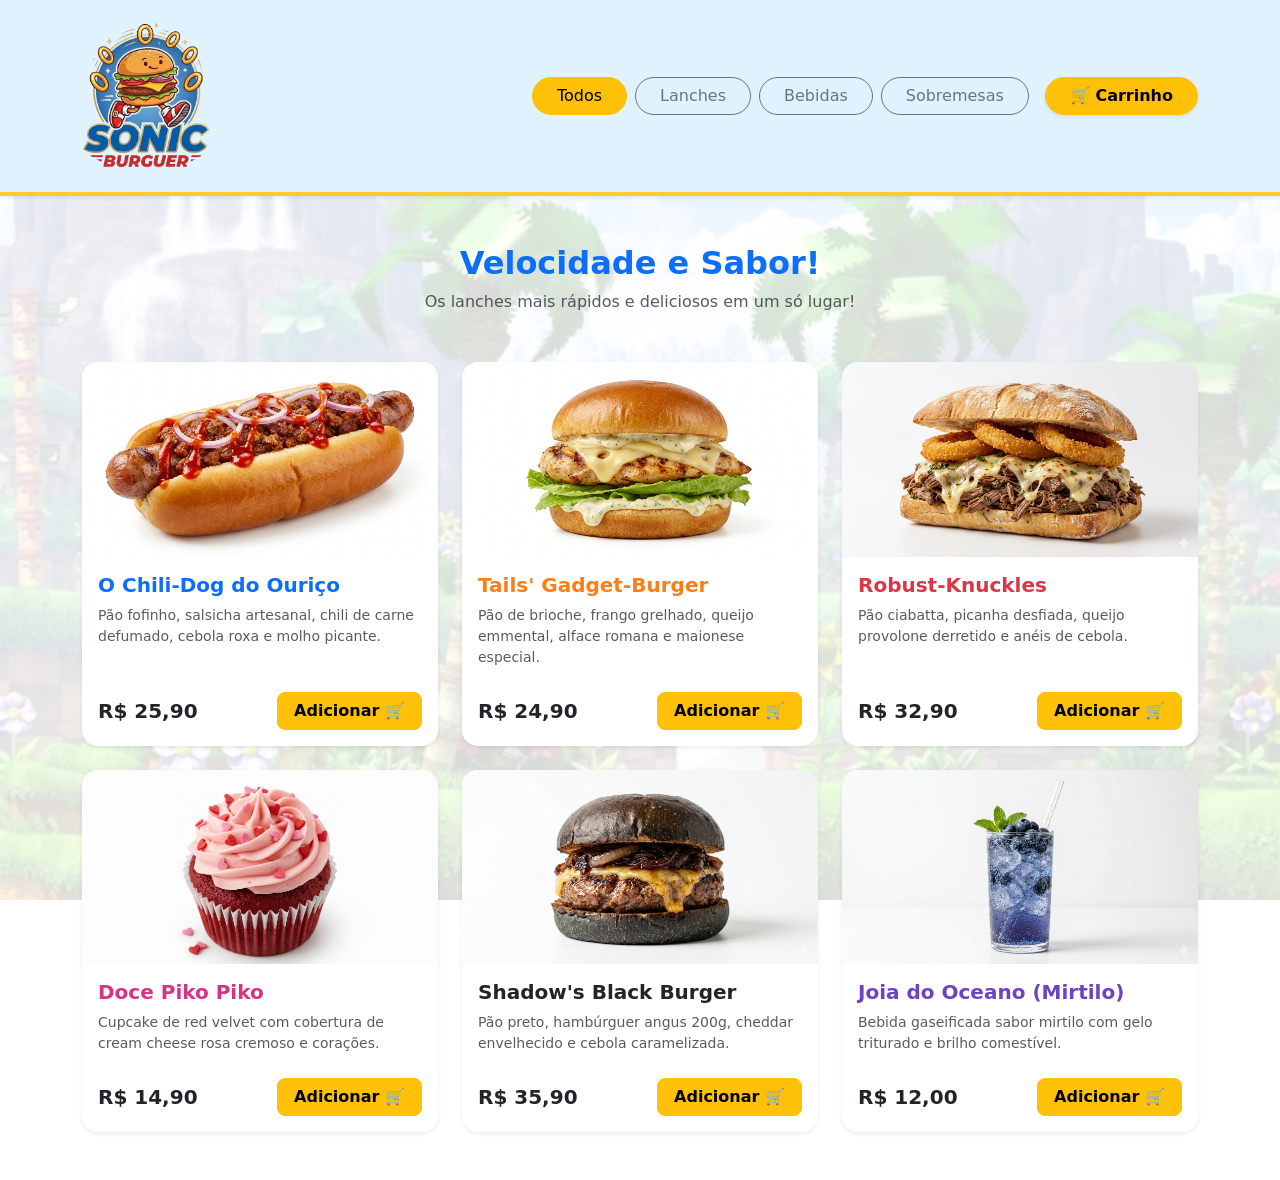
==== Lanchonete/index.html @ 45348242 "Site de e-commerce Sonic" ====
<!doctype html>
<html lang="pt-br">
  <head>
    <meta charset="UTF-8" />
    <meta name="viewport" content="width=device-width, initial-scale=1.0" />
    <link
      href="https://cdn.jsdelivr.net/npm/bootstrap@5.3.2/dist/css/bootstrap.min.css"
      rel="stylesheet"
    />
    <link rel="stylesheet" href="style.css" />
    <title>Cardápio do Sonic</title>
  </head>
  <body>
    <nav class="navbar navbar-expand-lg navbar-sonic shadow-sm py-3 mb-5">
      <div class="container d-flex justify-content-between align-items-center">
        <a class="navbar-brand" href="index.html">
          <img src="assets/logo.png" alt="Logo Sonic Burguer" height="150" />
        </a>

        <div class="d-flex align-items-center gap-3">
          <div class="d-none d-md-flex gap-2">
            <button
              class="btn btn-warning rounded-pill px-4 btn-filtro"
              data-filtro="todos"
            >
              Todos
            </button>
            <button
              class="btn btn-outline-secondary rounded-pill px-4 btn-filtro"
              data-filtro="lanches"
            >
              Lanches
            </button>
            <button
              class="btn btn-outline-secondary rounded-pill px-4 btn-filtro"
              data-filtro="bebidas"
            >
              Bebidas
            </button>
            <button
              class="btn btn-outline-secondary rounded-pill px-4 btn-filtro"
              data-filtro="sobremesas"
            >
              Sobremesas
            </button>
          </div>

          <a
            href="carrinho.html"
            class="btn btn-warning rounded-pill px-4 fw-bold shadow-sm"
          >
            🛒 Carrinho
          </a>
        </div>
      </div>
    </nav>

    <div class="container text-center mb-5">
      <h2 class="fw-bold text-primary">Velocidade e Sabor!</h2>
      <p class="text-muted">
        Os lanches mais rápidos e deliciosos em um só lugar!
      </p>
    </div>

    <div class="container mb-5">
      <div class="row g-4">
        <!-- Lanche do Sonic -->
        <div
          class="col-12 col-md-6 col-lg-4 card-produto"
          data-categoria="lanches"
        >
          <div class="card h-100 border-0 shadow-sm rounded-4">
            <img
              src="assets/chilidog.png"
              class="card-img-top rounded-top-4"
              alt="Chili-Dog"
            />
            <div class="card-body d-flex flex-column">
              <h5 class="card-title texto-sonic fw-bold">
                O Chili-Dog do Ouriço
              </h5>
              <p class="card-text text-muted small mb-4">
                Pão fofinho, salsicha artesanal, chili de carne defumado, cebola
                roxa e molho picante.
              </p>
              <div
                class="d-flex justify-content-between align-items-center mt-auto"
              >
                <span class="fw-bold fs-5">R$ 25,90</span>
                <button class="btn btn-warning fw-bold rounded-3 px-3 add-btn">
                  Adicionar 🛒
                </button>
              </div>
            </div>
          </div>
        </div>

        <!-- Lanche do Tails -->
        <div
          class="col-12 col-md-6 col-lg-4 card-produto"
          data-categoria="lanches"
        >
          <div class="card h-100 border-0 shadow-sm rounded-4">
            <img
              src="assets/gadget.png"
              class="card-img-top rounded-top-4"
              alt="Tails Burger"
            />
            <div class="card-body d-flex flex-column">
              <h5 class="card-title texto-tails fw-bold">
                Tails' Gadget-Burger
              </h5>
              <p class="card-text text-muted small mb-4">
                Pão de brioche, frango grelhado, queijo emmental, alface romana
                e maionese especial.
              </p>
              <div
                class="d-flex justify-content-between align-items-center mt-auto"
              >
                <span class="fw-bold fs-5">R$ 24,90</span>
                <button class="btn btn-warning fw-bold rounded-3 px-3 add-btn">
                  Adicionar 🛒
                </button>
              </div>
            </div>
          </div>
        </div>

        <!-- Lanche do Knuckles -->
        <div
          class="col-12 col-md-6 col-lg-4 card-produto"
          data-categoria="lanches"
        >
          <div class="card h-100 border-0 shadow-sm rounded-4">
            <img
              src="assets/robust.png"
              class="card-img-top rounded-top-4"
              alt="Knuckles Lanche"
            />
            <div class="card-body d-flex flex-column">
              <h5 class="card-title texto-knuckles fw-bold">Robust-Knuckles</h5>
              <p class="card-text text-muted small mb-4">
                Pão ciabatta, picanha desfiada, queijo provolone derretido e
                anéis de cebola.
              </p>
              <div
                class="d-flex justify-content-between align-items-center mt-auto"
              >
                <span class="fw-bold fs-5">R$ 32,90</span>
                <button class="btn btn-warning fw-bold rounded-3 px-3 add-btn">
                  Adicionar 🛒
                </button>
              </div>
            </div>
          </div>
        </div>

        <!-- Lanche da Amy -->
        <div
          class="col-12 col-md-6 col-lg-4 card-produto"
          data-categoria="sobremesas"
        >
          <div class="card h-100 border-0 shadow-sm rounded-4">
            <img
              src="assets/cupcake.png"
              class="card-img-top rounded-top-4"
              alt="Amy Doce"
            />
            <div class="card-body d-flex flex-column">
              <h5 class="card-title texto-amy fw-bold">Doce Piko Piko</h5>
              <p class="card-text text-muted small mb-4">
                Cupcake de red velvet com cobertura de cream cheese rosa cremoso
                e corações.
              </p>
              <div
                class="d-flex justify-content-between align-items-center mt-auto"
              >
                <span class="fw-bold fs-5">R$ 14,90</span>
                <button class="btn btn-warning fw-bold rounded-3 px-3 add-btn">
                  Adicionar 🛒
                </button>
              </div>
            </div>
          </div>
        </div>

        <!-- Lanche do Shadow -->
        <div
          class="col-12 col-md-6 col-lg-4 card-produto"
          data-categoria="lanches"
        >
          <div class="card h-100 border-0 shadow-sm rounded-4">
            <img
              src="assets/shadow.png"
              class="card-img-top rounded-top-4"
              alt="Shadow Burger"
            />
            <div class="card-body d-flex flex-column">
              <h5 class="card-title texto-shadow fw-bold">
                Shadow's Black Burger
              </h5>
              <p class="card-text text-muted small mb-4">
                Pão preto, hambúrguer angus 200g, cheddar envelhecido e cebola
                caramelizada.
              </p>
              <div
                class="d-flex justify-content-between align-items-center mt-auto"
              >
                <span class="fw-bold fs-5">R$ 35,90</span>
                <button class="btn btn-warning fw-bold rounded-3 px-3 add-btn">
                  Adicionar 🛒
                </button>
              </div>
            </div>
          </div>
        </div>

        <!-- Bebida da Rouge -->
        <div
          class="col-12 col-md-6 col-lg-4 card-produto"
          data-categoria="bebidas"
        >
          <div class="card h-100 border-0 shadow-sm rounded-4">
            <img
              src="assets/mirtilo.png"
              class="card-img-top rounded-top-4"
              alt="Rouge Bebida"
            />
            <div class="card-body d-flex flex-column">
              <h5 class="card-title texto-rouge fw-bold">
                Joia do Oceano (Mirtilo)
              </h5>
              <p class="card-text text-muted small mb-4">
                Bebida gaseificada sabor mirtilo com gelo triturado e brilho
                comestível.
              </p>
              <div
                class="d-flex justify-content-between align-items-center mt-auto"
              >
                <span class="fw-bold fs-5">R$ 12,00</span>
                <button class="btn btn-warning fw-bold rounded-3 px-3 add-btn">
                  Adicionar 🛒
                </button>
              </div>
            </div>
          </div>
        </div>
      </div>
    </div>

    <script src="https://cdn.jsdelivr.net/npm/bootstrap@5.3.2/dist/js/bootstrap.bundle.min.js"></script>
    <script src="app.js"></script>
  </body>
</html>
---- Lanchonete/style.css ----
body {
  /* O linear-gradient cria uma película branca com 85% de opacidade (0.85) por cima da imagem */
  background-image:
    linear-gradient(rgba(255, 255, 255, 0.85), rgba(255, 255, 255, 0.85)),
    url("assets/background.jpg");
  background-size: cover; /* Garante que a imagem cubra a tela toda */
  background-position: center; /* Centraliza a imagem */
  background-attachment: fixed; /* Deixa o fundo congelado enquanto você rola a página (Efeito Parallax suave) */
}

/* --- Cor Azul Claro da Navbar --- */
.navbar-sonic {
  background-color: #e0f2fe;
  border-bottom: 4px solid #ffca2c;
}

.texto-sonic {
  color: #0d6efd;
}

.texto-tails {
  color: #fd7e14;
}

.texto-knuckles {
  color: #dc3545;
}

.texto-amy {
  color: #d63384;
}

.texto-shadow {
  color: #212529;
}

.texto-rouge {
  color: #6f42c1;
}

/* Efeito Hover nos botões de adicionar */
.add-btn {
  transition: all 0.3s ease;
}

.add-btn:hover {
  background-color: #ffca2c; /* Deixa o amarelo mais brilhante */
  transform: scale(1.05); /* Aumenta o botão de leve */
  box-shadow: 0 4px 8px rgba(0, 0, 0, 0.2); /* Cria uma sombra no hover */
}

/* Opcional: Efeito hover nos cards para ficar ainda mais moderno */
.card {
  transition: transform 0.3s ease;
}

.card:hover {
  transform: translateY(-5px); /* Faz o card "subir" um pouquinho */
}
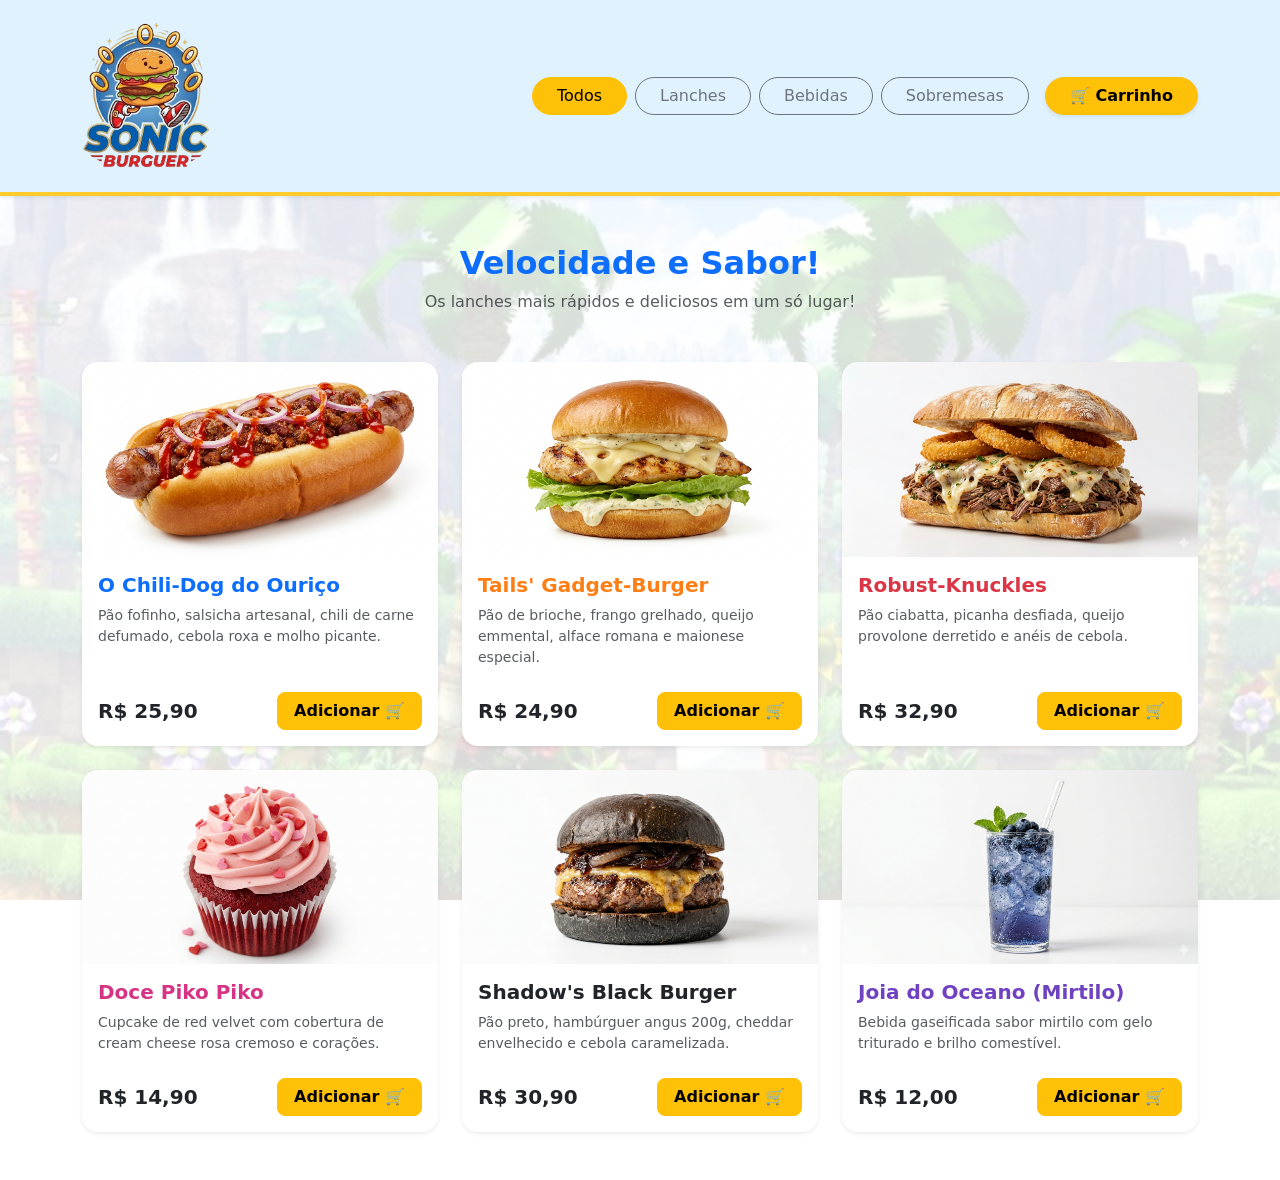
==== commit 3a2d217f: "sandbox" ====
--- a/Lanchonete/index.html
+++ b/Lanchonete/index.html
@@ -3,10 +3,7 @@
   <head>
     <meta charset="UTF-8" />
     <meta name="viewport" content="width=device-width, initial-scale=1.0" />
-    <link
-      href="https://cdn.jsdelivr.net/npm/bootstrap@5.3.2/dist/css/bootstrap.min.css"
-      rel="stylesheet"
-    />
+    <link href="https://cdn.jsdelivr.net/npm/bootstrap@5.3.2/dist/css/bootstrap.min.css" rel="stylesheet" />
     <link rel="stylesheet" href="style.css" />
     <title>Cardápio do Sonic</title>
   </head>
@@ -19,228 +16,127 @@
 
         <div class="d-flex align-items-center gap-3">
           <div class="d-none d-md-flex gap-2">
-            <button
-              class="btn btn-warning rounded-pill px-4 btn-filtro"
-              data-filtro="todos"
-            >
-              Todos
-            </button>
-            <button
-              class="btn btn-outline-secondary rounded-pill px-4 btn-filtro"
-              data-filtro="lanches"
-            >
+            <button class="btn btn-warning rounded-pill px-4 btn-filtro" data-filtro="todos">Todos</button>
+            <button class="btn btn-outline-secondary rounded-pill px-4 btn-filtro" data-filtro="lanches">
               Lanches
             </button>
-            <button
-              class="btn btn-outline-secondary rounded-pill px-4 btn-filtro"
-              data-filtro="bebidas"
-            >
+            <button class="btn btn-outline-secondary rounded-pill px-4 btn-filtro" data-filtro="bebidas">
               Bebidas
             </button>
-            <button
-              class="btn btn-outline-secondary rounded-pill px-4 btn-filtro"
-              data-filtro="sobremesas"
-            >
+            <button class="btn btn-outline-secondary rounded-pill px-4 btn-filtro" data-filtro="sobremesas">
               Sobremesas
             </button>
           </div>
 
-          <a
-            href="carrinho.html"
-            class="btn btn-warning rounded-pill px-4 fw-bold shadow-sm"
-          >
-            🛒 Carrinho
-          </a>
+          <a href="carrinho.html" class="btn btn-warning rounded-pill px-4 fw-bold shadow-sm">🛒 Carrinho</a>
         </div>
       </div>
     </nav>
 
     <div class="container text-center mb-5">
       <h2 class="fw-bold text-primary">Velocidade e Sabor!</h2>
-      <p class="text-muted">
-        Os lanches mais rápidos e deliciosos em um só lugar!
-      </p>
+      <p class="text-muted">Os lanches mais rápidos e deliciosos em um só lugar!</p>
     </div>
 
     <div class="container mb-5">
       <div class="row g-4">
         <!-- Lanche do Sonic -->
-        <div
-          class="col-12 col-md-6 col-lg-4 card-produto"
-          data-categoria="lanches"
-        >
+        <div class="col-12 col-md-6 col-lg-4 card-produto" data-categoria="lanches">
           <div class="card h-100 border-0 shadow-sm rounded-4">
-            <img
-              src="assets/chilidog.png"
-              class="card-img-top rounded-top-4"
-              alt="Chili-Dog"
-            />
+            <img src="assets/chilidog.png" class="card-img-top rounded-top-4" alt="Chili-Dog" />
             <div class="card-body d-flex flex-column">
-              <h5 class="card-title texto-sonic fw-bold">
-                O Chili-Dog do Ouriço
-              </h5>
+              <h5 class="card-title texto-sonic fw-bold">O Chili-Dog do Ouriço</h5>
               <p class="card-text text-muted small mb-4">
-                Pão fofinho, salsicha artesanal, chili de carne defumado, cebola
-                roxa e molho picante.
+                Pão fofinho, salsicha artesanal, chili de carne defumado, cebola roxa e molho picante.
               </p>
-              <div
-                class="d-flex justify-content-between align-items-center mt-auto"
-              >
+              <div class="d-flex justify-content-between align-items-center mt-auto">
                 <span class="fw-bold fs-5">R$ 25,90</span>
-                <button class="btn btn-warning fw-bold rounded-3 px-3 add-btn">
-                  Adicionar 🛒
-                </button>
+                <button class="btn btn-warning fw-bold rounded-3 px-3 add-btn">Adicionar 🛒</button>
               </div>
             </div>
           </div>
         </div>
 
         <!-- Lanche do Tails -->
-        <div
-          class="col-12 col-md-6 col-lg-4 card-produto"
-          data-categoria="lanches"
-        >
+        <div class="col-12 col-md-6 col-lg-4 card-produto" data-categoria="lanches">
           <div class="card h-100 border-0 shadow-sm rounded-4">
-            <img
-              src="assets/gadget.png"
-              class="card-img-top rounded-top-4"
-              alt="Tails Burger"
-            />
+            <img src="assets/gadget.png" class="card-img-top rounded-top-4" alt="Tails Burger" />
             <div class="card-body d-flex flex-column">
-              <h5 class="card-title texto-tails fw-bold">
-                Tails' Gadget-Burger
-              </h5>
+              <h5 class="card-title texto-tails fw-bold">Tails' Gadget-Burger</h5>
               <p class="card-text text-muted small mb-4">
-                Pão de brioche, frango grelhado, queijo emmental, alface romana
-                e maionese especial.
+                Pão de brioche, frango grelhado, queijo emmental, alface romana e maionese especial.
               </p>
-              <div
-                class="d-flex justify-content-between align-items-center mt-auto"
-              >
+              <div class="d-flex justify-content-between align-items-center mt-auto">
                 <span class="fw-bold fs-5">R$ 24,90</span>
-                <button class="btn btn-warning fw-bold rounded-3 px-3 add-btn">
-                  Adicionar 🛒
-                </button>
+                <button class="btn btn-warning fw-bold rounded-3 px-3 add-btn">Adicionar 🛒</button>
               </div>
             </div>
           </div>
         </div>
 
         <!-- Lanche do Knuckles -->
-        <div
-          class="col-12 col-md-6 col-lg-4 card-produto"
-          data-categoria="lanches"
-        >
+        <div class="col-12 col-md-6 col-lg-4 card-produto" data-categoria="lanches">
           <div class="card h-100 border-0 shadow-sm rounded-4">
-            <img
-              src="assets/robust.png"
-              class="card-img-top rounded-top-4"
-              alt="Knuckles Lanche"
-            />
+            <img src="assets/robust.png" class="card-img-top rounded-top-4" alt="Knuckles Lanche" />
             <div class="card-body d-flex flex-column">
               <h5 class="card-title texto-knuckles fw-bold">Robust-Knuckles</h5>
               <p class="card-text text-muted small mb-4">
-                Pão ciabatta, picanha desfiada, queijo provolone derretido e
-                anéis de cebola.
+                Pão ciabatta, picanha desfiada, queijo provolone derretido e anéis de cebola.
               </p>
-              <div
-                class="d-flex justify-content-between align-items-center mt-auto"
-              >
+              <div class="d-flex justify-content-between align-items-center mt-auto">
                 <span class="fw-bold fs-5">R$ 32,90</span>
-                <button class="btn btn-warning fw-bold rounded-3 px-3 add-btn">
-                  Adicionar 🛒
-                </button>
+                <button class="btn btn-warning fw-bold rounded-3 px-3 add-btn">Adicionar 🛒</button>
               </div>
             </div>
           </div>
         </div>
 
         <!-- Lanche da Amy -->
-        <div
-          class="col-12 col-md-6 col-lg-4 card-produto"
-          data-categoria="sobremesas"
-        >
+        <div class="col-12 col-md-6 col-lg-4 card-produto" data-categoria="sobremesas">
           <div class="card h-100 border-0 shadow-sm rounded-4">
-            <img
-              src="assets/cupcake.png"
-              class="card-img-top rounded-top-4"
-              alt="Amy Doce"
-            />
+            <img src="assets/cupcake.png" class="card-img-top rounded-top-4" alt="Amy Doce" />
             <div class="card-body d-flex flex-column">
               <h5 class="card-title texto-amy fw-bold">Doce Piko Piko</h5>
               <p class="card-text text-muted small mb-4">
-                Cupcake de red velvet com cobertura de cream cheese rosa cremoso
-                e corações.
+                Cupcake de red velvet com cobertura de cream cheese rosa cremoso e corações.
               </p>
-              <div
-                class="d-flex justify-content-between align-items-center mt-auto"
-              >
+              <div class="d-flex justify-content-between align-items-center mt-auto">
                 <span class="fw-bold fs-5">R$ 14,90</span>
-                <button class="btn btn-warning fw-bold rounded-3 px-3 add-btn">
-                  Adicionar 🛒
-                </button>
+                <button class="btn btn-warning fw-bold rounded-3 px-3 add-btn">Adicionar 🛒</button>
               </div>
             </div>
           </div>
         </div>
 
         <!-- Lanche do Shadow -->
-        <div
-          class="col-12 col-md-6 col-lg-4 card-produto"
-          data-categoria="lanches"
-        >
+        <div class="col-12 col-md-6 col-lg-4 card-produto" data-categoria="lanches">
           <div class="card h-100 border-0 shadow-sm rounded-4">
-            <img
-              src="assets/shadow.png"
-              class="card-img-top rounded-top-4"
-              alt="Shadow Burger"
-            />
+            <img src="assets/shadow.png" class="card-img-top rounded-top-4" alt="Shadow Burger" />
             <div class="card-body d-flex flex-column">
-              <h5 class="card-title texto-shadow fw-bold">
-                Shadow's Black Burger
-              </h5>
+              <h5 class="card-title texto-shadow fw-bold">Shadow's Black Burger</h5>
               <p class="card-text text-muted small mb-4">
-                Pão preto, hambúrguer angus 200g, cheddar envelhecido e cebola
-                caramelizada.
+                Pão preto, hambúrguer angus 200g, cheddar envelhecido e cebola caramelizada.
               </p>
-              <div
-                class="d-flex justify-content-between align-items-center mt-auto"
-              >
-                <span class="fw-bold fs-5">R$ 35,90</span>
-                <button class="btn btn-warning fw-bold rounded-3 px-3 add-btn">
-                  Adicionar 🛒
-                </button>
+              <div class="d-flex justify-content-between align-items-center mt-auto">
+                <span class="fw-bold fs-5">R$ 30,90</span>
+                <button class="btn btn-warning fw-bold rounded-3 px-3 add-btn">Adicionar 🛒</button>
               </div>
             </div>
           </div>
         </div>
 
         <!-- Bebida da Rouge -->
-        <div
-          class="col-12 col-md-6 col-lg-4 card-produto"
-          data-categoria="bebidas"
-        >
+        <div class="col-12 col-md-6 col-lg-4 card-produto" data-categoria="bebidas">
           <div class="card h-100 border-0 shadow-sm rounded-4">
-            <img
-              src="assets/mirtilo.png"
-              class="card-img-top rounded-top-4"
-              alt="Rouge Bebida"
-            />
+            <img src="assets/mirtilo.png" class="card-img-top rounded-top-4" alt="Rouge Bebida" />
             <div class="card-body d-flex flex-column">
-              <h5 class="card-title texto-rouge fw-bold">
-                Joia do Oceano (Mirtilo)
-              </h5>
+              <h5 class="card-title texto-rouge fw-bold">Joia do Oceano (Mirtilo)</h5>
               <p class="card-text text-muted small mb-4">
-                Bebida gaseificada sabor mirtilo com gelo triturado e brilho
-                comestível.
+                Bebida gaseificada sabor mirtilo com gelo triturado e brilho comestível.
               </p>
-              <div
-                class="d-flex justify-content-between align-items-center mt-auto"
-              >
+              <div class="d-flex justify-content-between align-items-center mt-auto">
                 <span class="fw-bold fs-5">R$ 12,00</span>
-                <button class="btn btn-warning fw-bold rounded-3 px-3 add-btn">
-                  Adicionar 🛒
-                </button>
+                <button class="btn btn-warning fw-bold rounded-3 px-3 add-btn">Adicionar 🛒</button>
               </div>
             </div>
           </div>
--- a/Lanchonete/style.css
+++ b/Lanchonete/style.css
@@ -1,8 +1,6 @@
 body {
   /* O linear-gradient cria uma película branca com 85% de opacidade (0.85) por cima da imagem */
-  background-image:
-    linear-gradient(rgba(255, 255, 255, 0.85), rgba(255, 255, 255, 0.85)),
-    url("assets/background.jpg");
+  background-image: linear-gradient(rgba(255, 255, 255, 0.85), rgba(255, 255, 255, 0.85)), url('assets/background.jpg');
   background-size: cover; /* Garante que a imagem cubra a tela toda */
   background-position: center; /* Centraliza a imagem */
   background-attachment: fixed; /* Deixa o fundo congelado enquanto você rola a página (Efeito Parallax suave) */
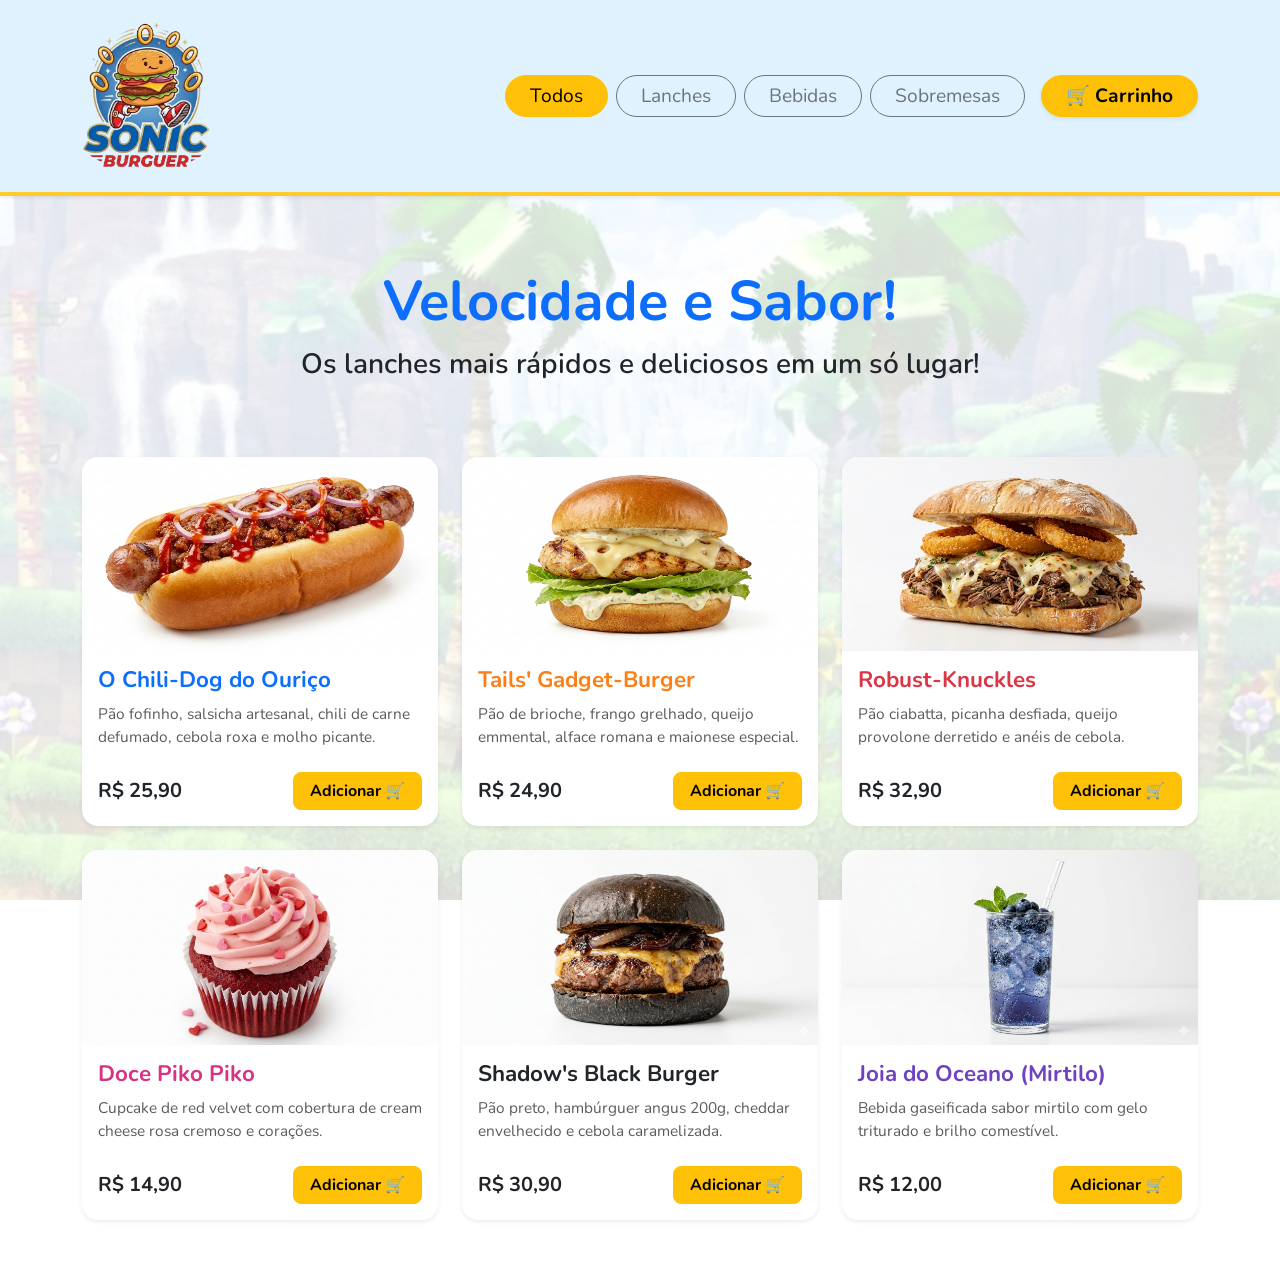
==== commit c91cb168: "Pequenas mudanças responsivas para versão mobile" ====
--- a/Lanchonete/index.html
+++ b/Lanchonete/index.html
@@ -4,11 +4,14 @@
     <meta charset="UTF-8" />
     <meta name="viewport" content="width=device-width, initial-scale=1.0" />
     <link href="https://cdn.jsdelivr.net/npm/bootstrap@5.3.2/dist/css/bootstrap.min.css" rel="stylesheet" />
+
+    <link href="https://fonts.googleapis.com/css2?family=Nunito:wght@400;700;900&display=swap" rel="stylesheet">
+    
     <link rel="stylesheet" href="style.css" />
     <title>Cardápio do Sonic</title>
   </head>
   <body>
-    <nav class="navbar navbar-expand-lg navbar-sonic shadow-sm py-3 mb-5">
+    <nav class="navbar navbar-expand-lg navbar-sonic shadow-sm py-3 mb-4">
       <div class="container d-flex justify-content-between align-items-center">
         <a class="navbar-brand" href="index.html">
           <img src="assets/logo.png" alt="Logo Sonic Burguer" height="150" />
@@ -28,14 +31,19 @@
             </button>
           </div>
 
-          <a href="carrinho.html" class="btn btn-warning rounded-pill px-4 fw-bold shadow-sm">🛒 Carrinho</a>
+          <a href="carrinho.html" class="btn btn-warning rounded-pill px-4 fw-bold shadow-sm btn-filtro">🛒 Carrinho</a>
         </div>
       </div>
     </nav>
 
-    <div class="container text-center mb-5">
-      <h2 class="fw-bold text-primary">Velocidade e Sabor!</h2>
-      <p class="text-muted">Os lanches mais rápidos e deliciosos em um só lugar!</p>
+   <div class="container text-center mb-4 py-5">
+      
+      <h1 class="fw-bold text-primary display-4 mb-2">Velocidade e Sabor!</h1>
+      
+      <p class="fs-3 text-dark fw-semibold mb-0">
+        Os lanches mais rápidos e deliciosos em um só lugar!
+      </p>
+
     </div>
 
     <div class="container mb-5">
--- a/Lanchonete/style.css
+++ b/Lanchonete/style.css
@@ -1,11 +1,23 @@
 body {
   /* O linear-gradient cria uma película branca com 85% de opacidade (0.85) por cima da imagem */
+
+  font-family: 'Nunito', sans-serif;
+  font-size: 1.1rem;
+
+
   background-image: linear-gradient(rgba(255, 255, 255, 0.85), rgba(255, 255, 255, 0.85)), url('assets/background.jpg');
   background-size: cover; /* Garante que a imagem cubra a tela toda */
   background-position: center; /* Centraliza a imagem */
   background-attachment: fixed; /* Deixa o fundo congelado enquanto você rola a página (Efeito Parallax suave) */
 }
 
+.btn-filtro, .btn-carrinho {
+  font-size: 1.2rem;
+}
+
+.card-title {
+  font-size: 1.4rem;
+}
 /* --- Cor Azul Claro da Navbar --- */
 .navbar-sonic {
   background-color: #e0f2fe;
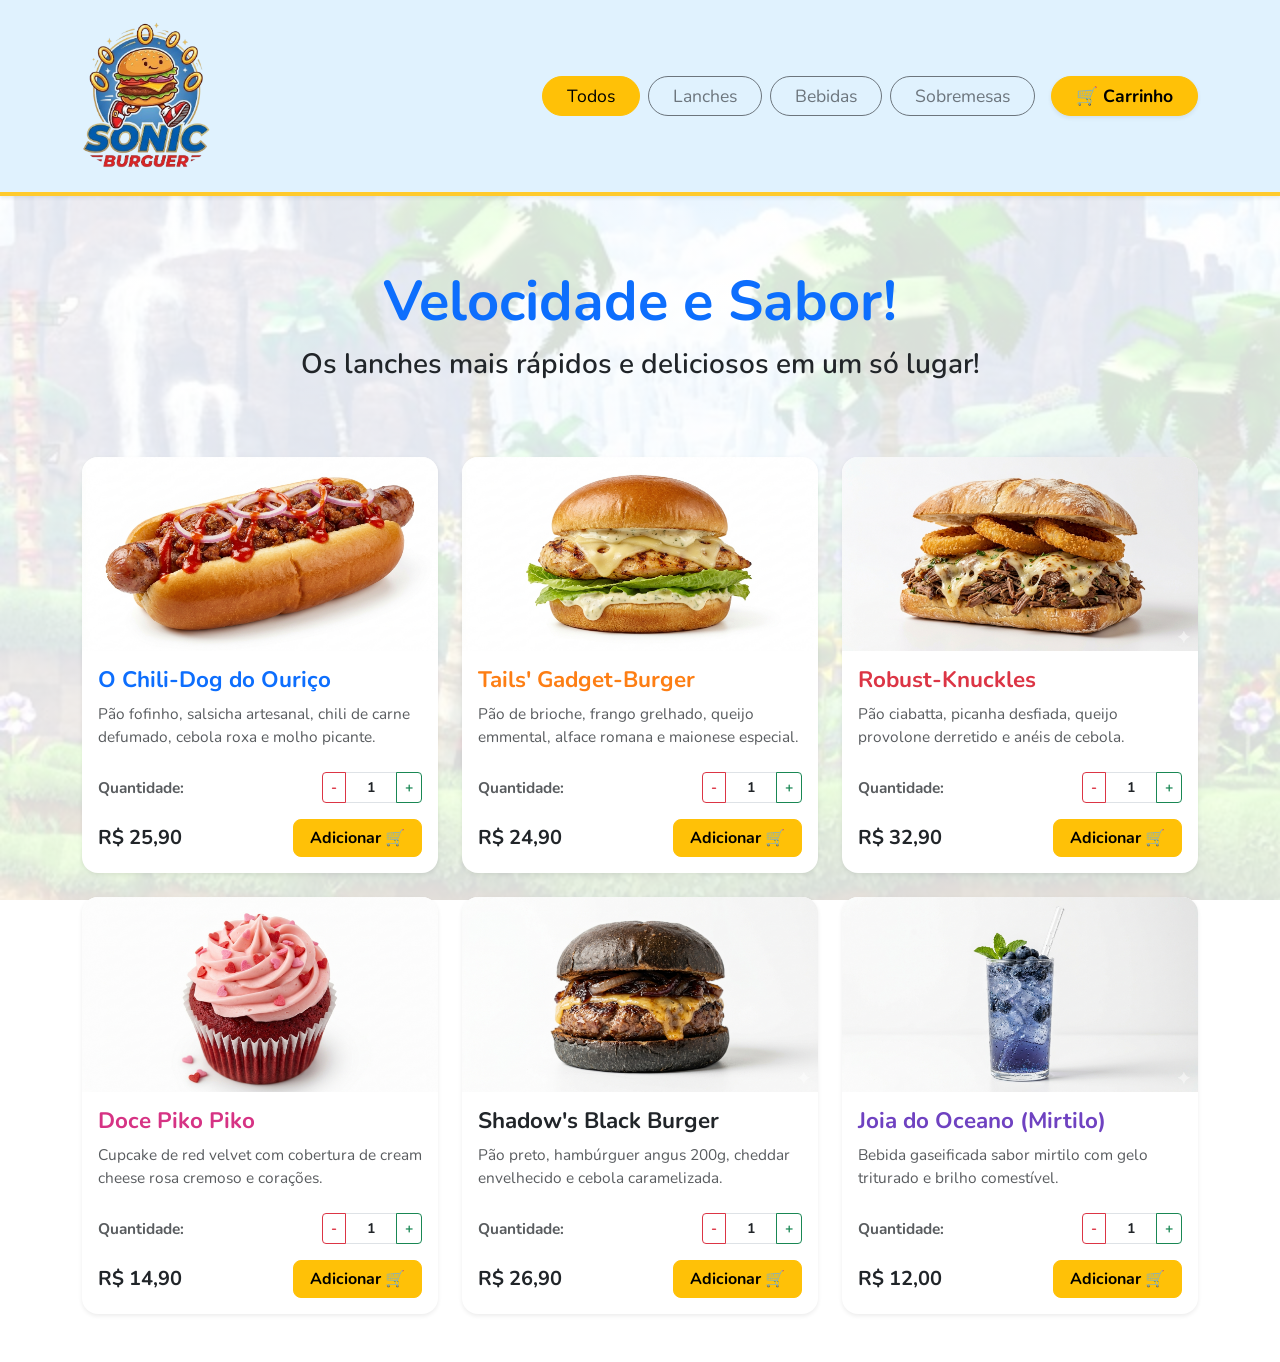
==== commit 11abaff3: "Novas atualizações com caixinhas de quantidade" ====
--- a/Lanchonete/index.html
+++ b/Lanchonete/index.html
@@ -5,8 +5,8 @@
     <meta name="viewport" content="width=device-width, initial-scale=1.0" />
     <link href="https://cdn.jsdelivr.net/npm/bootstrap@5.3.2/dist/css/bootstrap.min.css" rel="stylesheet" />
 
-    <link href="https://fonts.googleapis.com/css2?family=Nunito:wght@400;700;900&display=swap" rel="stylesheet">
-    
+    <link href="https://fonts.googleapis.com/css2?family=Nunito:wght@400;700;900&display=swap" rel="stylesheet" />
+
     <link rel="stylesheet" href="style.css" />
     <title>Cardápio do Sonic</title>
   </head>
@@ -31,19 +31,17 @@
             </button>
           </div>
 
-          <a href="carrinho.html" class="btn btn-warning rounded-pill px-4 fw-bold shadow-sm btn-filtro">🛒 Carrinho</a>
+          <a href="carrinho.html" class="btn btn-warning rounded-pill px-4 fw-bold shadow-sm btn-carrinho">
+            🛒 Carrinho
+          </a>
         </div>
       </div>
     </nav>
 
-   <div class="container text-center mb-4 py-5">
-      
+    <div class="container text-center mb-4 py-5">
       <h1 class="fw-bold text-primary display-4 mb-2">Velocidade e Sabor!</h1>
-      
-      <p class="fs-3 text-dark fw-semibold mb-0">
-        Os lanches mais rápidos e deliciosos em um só lugar!
-      </p>
-
+
+      <p class="fs-3 text-dark fw-semibold mb-0">Os lanches mais rápidos e deliciosos em um só lugar!</p>
     </div>
 
     <div class="container mb-5">
@@ -57,9 +55,23 @@
               <p class="card-text text-muted small mb-4">
                 Pão fofinho, salsicha artesanal, chili de carne defumado, cebola roxa e molho picante.
               </p>
-              <div class="d-flex justify-content-between align-items-center mt-auto">
-                <span class="fw-bold fs-5">R$ 25,90</span>
-                <button class="btn btn-warning fw-bold rounded-3 px-3 add-btn">Adicionar 🛒</button>
+              <div class="mt-auto">
+                <div class="d-flex justify-content-between align-items-center mb-3">
+                  <span class="text-muted small fw-bold">Quantidade:</span>
+                  <div class="input-group input-group-sm" style="width: 100px">
+                    <button class="btn btn-outline-danger fw-bold px-2" type="button" onclick="mudarQtdIndex(this, -1)">
+                      -
+                    </button>
+                    <input type="text" class="form-control text-center fw-bold qtd-produto" value="1" readonly />
+                    <button class="btn btn-outline-success fw-bold px-2" type="button" onclick="mudarQtdIndex(this, 1)">
+                      +
+                    </button>
+                  </div>
+                </div>
+                <div class="d-flex justify-content-between align-items-center">
+                  <span class="fw-bold fs-5">R$ 25,90</span>
+                  <button class="btn btn-warning fw-bold rounded-3 px-3 add-btn">Adicionar 🛒</button>
+                </div>
               </div>
             </div>
           </div>
@@ -74,9 +86,23 @@
               <p class="card-text text-muted small mb-4">
                 Pão de brioche, frango grelhado, queijo emmental, alface romana e maionese especial.
               </p>
-              <div class="d-flex justify-content-between align-items-center mt-auto">
-                <span class="fw-bold fs-5">R$ 24,90</span>
-                <button class="btn btn-warning fw-bold rounded-3 px-3 add-btn">Adicionar 🛒</button>
+              <div class="mt-auto">
+                <div class="d-flex justify-content-between align-items-center mb-3">
+                  <span class="text-muted small fw-bold">Quantidade:</span>
+                  <div class="input-group input-group-sm" style="width: 100px">
+                    <button class="btn btn-outline-danger fw-bold px-2" type="button" onclick="mudarQtdIndex(this, -1)">
+                      -
+                    </button>
+                    <input type="text" class="form-control text-center fw-bold qtd-produto" value="1" readonly />
+                    <button class="btn btn-outline-success fw-bold px-2" type="button" onclick="mudarQtdIndex(this, 1)">
+                      +
+                    </button>
+                  </div>
+                </div>
+                <div class="d-flex justify-content-between align-items-center">
+                  <span class="fw-bold fs-5">R$ 24,90</span>
+                  <button class="btn btn-warning fw-bold rounded-3 px-3 add-btn">Adicionar 🛒</button>
+                </div>
               </div>
             </div>
           </div>
@@ -91,9 +117,23 @@
               <p class="card-text text-muted small mb-4">
                 Pão ciabatta, picanha desfiada, queijo provolone derretido e anéis de cebola.
               </p>
-              <div class="d-flex justify-content-between align-items-center mt-auto">
-                <span class="fw-bold fs-5">R$ 32,90</span>
-                <button class="btn btn-warning fw-bold rounded-3 px-3 add-btn">Adicionar 🛒</button>
+              <div class="mt-auto">
+                <div class="d-flex justify-content-between align-items-center mb-3">
+                  <span class="text-muted small fw-bold">Quantidade:</span>
+                  <div class="input-group input-group-sm" style="width: 100px">
+                    <button class="btn btn-outline-danger fw-bold px-2" type="button" onclick="mudarQtdIndex(this, -1)">
+                      -
+                    </button>
+                    <input type="text" class="form-control text-center fw-bold qtd-produto" value="1" readonly />
+                    <button class="btn btn-outline-success fw-bold px-2" type="button" onclick="mudarQtdIndex(this, 1)">
+                      +
+                    </button>
+                  </div>
+                </div>
+                <div class="d-flex justify-content-between align-items-center">
+                  <span class="fw-bold fs-5">R$ 32,90</span>
+                  <button class="btn btn-warning fw-bold rounded-3 px-3 add-btn">Adicionar 🛒</button>
+                </div>
               </div>
             </div>
           </div>
@@ -108,9 +148,23 @@
               <p class="card-text text-muted small mb-4">
                 Cupcake de red velvet com cobertura de cream cheese rosa cremoso e corações.
               </p>
-              <div class="d-flex justify-content-between align-items-center mt-auto">
-                <span class="fw-bold fs-5">R$ 14,90</span>
-                <button class="btn btn-warning fw-bold rounded-3 px-3 add-btn">Adicionar 🛒</button>
+              <div class="mt-auto">
+                <div class="d-flex justify-content-between align-items-center mb-3">
+                  <span class="text-muted small fw-bold">Quantidade:</span>
+                  <div class="input-group input-group-sm" style="width: 100px">
+                    <button class="btn btn-outline-danger fw-bold px-2" type="button" onclick="mudarQtdIndex(this, -1)">
+                      -
+                    </button>
+                    <input type="text" class="form-control text-center fw-bold qtd-produto" value="1" readonly />
+                    <button class="btn btn-outline-success fw-bold px-2" type="button" onclick="mudarQtdIndex(this, 1)">
+                      +
+                    </button>
+                  </div>
+                </div>
+                <div class="d-flex justify-content-between align-items-center">
+                  <span class="fw-bold fs-5">R$ 14,90</span>
+                  <button class="btn btn-warning fw-bold rounded-3 px-3 add-btn">Adicionar 🛒</button>
+                </div>
               </div>
             </div>
           </div>
@@ -125,9 +179,23 @@
               <p class="card-text text-muted small mb-4">
                 Pão preto, hambúrguer angus 200g, cheddar envelhecido e cebola caramelizada.
               </p>
-              <div class="d-flex justify-content-between align-items-center mt-auto">
-                <span class="fw-bold fs-5">R$ 30,90</span>
-                <button class="btn btn-warning fw-bold rounded-3 px-3 add-btn">Adicionar 🛒</button>
+              <div class="mt-auto">
+                <div class="d-flex justify-content-between align-items-center mb-3">
+                  <span class="text-muted small fw-bold">Quantidade:</span>
+                  <div class="input-group input-group-sm" style="width: 100px">
+                    <button class="btn btn-outline-danger fw-bold px-2" type="button" onclick="mudarQtdIndex(this, -1)">
+                      -
+                    </button>
+                    <input type="text" class="form-control text-center fw-bold qtd-produto" value="1" readonly />
+                    <button class="btn btn-outline-success fw-bold px-2" type="button" onclick="mudarQtdIndex(this, 1)">
+                      +
+                    </button>
+                  </div>
+                </div>
+                <div class="d-flex justify-content-between align-items-center">
+                  <span class="fw-bold fs-5">R$ 26,90</span>
+                  <button class="btn btn-warning fw-bold rounded-3 px-3 add-btn">Adicionar 🛒</button>
+                </div>
               </div>
             </div>
           </div>
@@ -142,9 +210,23 @@
               <p class="card-text text-muted small mb-4">
                 Bebida gaseificada sabor mirtilo com gelo triturado e brilho comestível.
               </p>
-              <div class="d-flex justify-content-between align-items-center mt-auto">
-                <span class="fw-bold fs-5">R$ 12,00</span>
-                <button class="btn btn-warning fw-bold rounded-3 px-3 add-btn">Adicionar 🛒</button>
+              <div class="mt-auto">
+                <div class="d-flex justify-content-between align-items-center mb-3">
+                  <span class="text-muted small fw-bold">Quantidade:</span>
+                  <div class="input-group input-group-sm" style="width: 100px">
+                    <button class="btn btn-outline-danger fw-bold px-2" type="button" onclick="mudarQtdIndex(this, -1)">
+                      -
+                    </button>
+                    <input type="text" class="form-control text-center fw-bold qtd-produto" value="1" readonly />
+                    <button class="btn btn-outline-success fw-bold px-2" type="button" onclick="mudarQtdIndex(this, 1)">
+                      +
+                    </button>
+                  </div>
+                </div>
+                <div class="d-flex justify-content-between align-items-center">
+                  <span class="fw-bold fs-5">R$ 12,00</span>
+                  <button class="btn btn-warning fw-bold rounded-3 px-3 add-btn">Adicionar 🛒</button>
+                </div>
               </div>
             </div>
           </div>
--- a/Lanchonete/style.css
+++ b/Lanchonete/style.css
@@ -12,7 +12,7 @@
 }
 
 .btn-filtro, .btn-carrinho {
-  font-size: 1.2rem;
+  font-size: 1.1rem;
 }
 
 .card-title {
